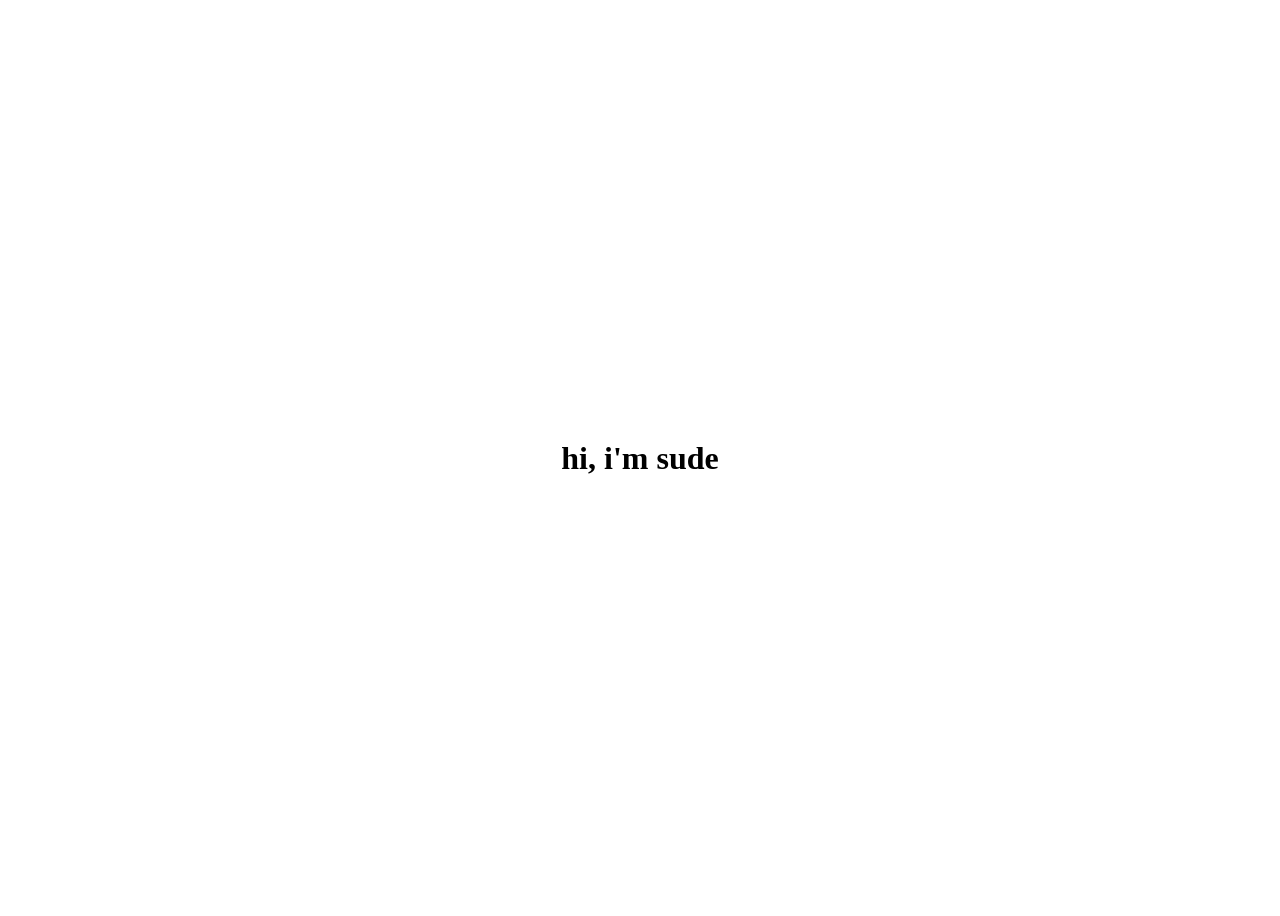
==== index.html @ 7ee05d89 "Added a typewritter effect" ====
<!DOCTYPE html>
<html lang="en">
    <head>
        <title>sudeep sigdel</title>
        <link rel="icon" type="image/png" href="public/assets/fav-sudeep.png">
        <link rel="stylesheet" href="style.css">
    </head>
    <body>
        <div class="my-name">
            <h1><span id="name"></span></h1>
        </div>
        <script src="script.js"></script>
    </body>
</html>
---- style.css ----
.my-name{
    display: flex;
    justify-content: center;
    align-items: center;
    height: 100vh;
    text-align: center;
}
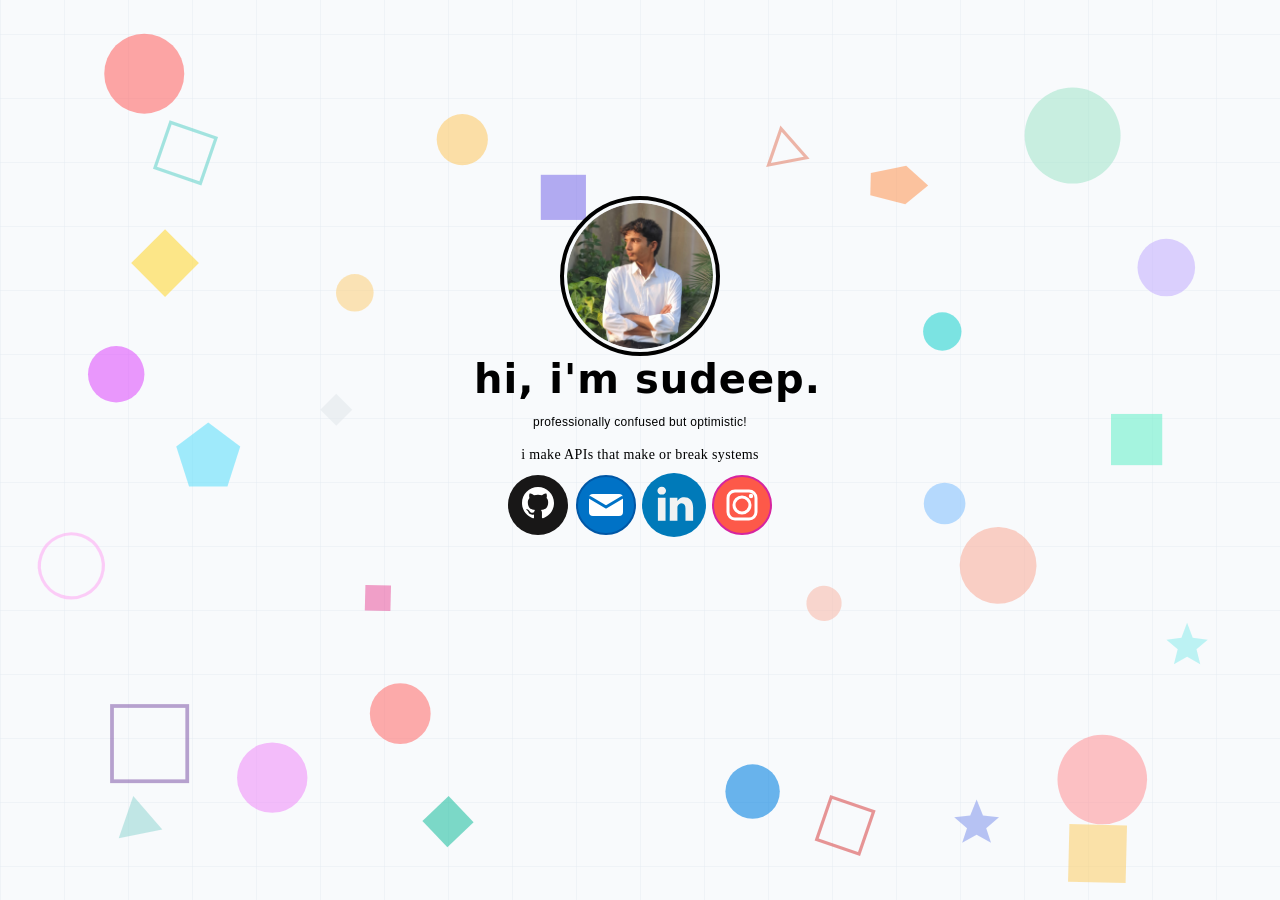
==== commit 1bd8a484: "Almost half done" ====
--- a/index.html
+++ b/index.html
@@ -1,14 +1,42 @@
 <!DOCTYPE html>
 <html lang="en">
-    <head>
-        <title>sudeep sigdel</title>
-        <link rel="icon" type="image/png" href="public/assets/fav-sudeep.png">
-        <link rel="stylesheet" href="style.css">
-    </head>
-    <body>
+
+<head>
+    <title>sudeep sigdel</title>
+    <link rel="icon" type="image/png" href="public/assets/fav-sudeep.png">
+    <link rel="stylesheet" href="style.css">
+</head>
+
+<body>
+    <div class="content">
+        <div class="photo">
+            <img src="public/assets/Sudeep.png" alt="sudeep's back">
+        </div>
         <div class="my-name">
-            <h1><span id="name"></span></h1>
+            <span id="name">&nbsp;</span>
+        </div>
+        <div class="slogan">
+            <p>professionally confused but optimistic!</p>
+        </div>
+        <div class="what-I-do">
+            <p>i make APIs that make or break systems</p>
         </div>
         <script src="script.js"></script>
-    </body>
+        <div class="links">
+            <a href="https://github.com/SudeepSigdel" target="_blank" rel="noopener noreferrer">
+                <img src="public/assets/github-icon.svg" alt="Github">
+            </a>
+            <a href="mailto:sudeepsigdel123@gmail.com" target="_blank" rel="noopener noreferrer">
+                <img src="public/assets/email-icon.svg" alt="Mail">
+            </a>
+            <a href="https://www.linkedin.com/in/sudeepsigdel/" target="_blank" rel="noopener noreferrer">
+                <img src="public/assets/linkedin-icon.svg" alt="LinkedIn">
+            </a>
+            <a href="https://www.instagram.com/sudeep_sigdel/" target="_blank" rel="noopener noreferrer">
+                <img src="public/assets/instagram-icon.svg" alt="Instagram">
+            </a>
+        </div>
+    </div>
+</body>
+
 </html>
--- a/style.css
+++ b/style.css
@@ -1,7 +1,110 @@
+body{
+    background-image: url("public/assets/animation.svg");
+    background-size: cover;
+    background-position: center;
+    background-repeat: no-repeat;
+    background-attachment: fixed;
+}
+
+.content{
+    display: flex;
+    justify-content: center;
+    height: 80vh;
+    align-items: center;
+    flex-direction: column;
+    gap: 3px;
+}
+
 .my-name{
+    margin: 0;
     display: flex;
     justify-content: center;
     align-items: center;
-    height: 100vh;
     text-align: center;
+    font-family: "Sora", system-ui, sans-serif;
+    font-size: 2.5rem;
+    letter-spacing: 0.025em;
+    line-height: 2.5rem;
+    font-weight: 700;
+}
+
+.photo{
+    display: flex;
+    justify-content: center;
+    align-items: center;
+    object-fit: cover;
+    margin: 0;
+}
+
+.photo img{
+    height: 10rem;
+    width: 10rem;
+    border: 4px solid #000000;
+    padding: 3px;
+    border-radius: 5rem;
+    box-sizing: border-box;
+}
+
+.slogan{
+    padding: 0;
+    margin: 0;
+}
+
+.slogan p{
+    font-size: 0.75rem;
+    line-height: 1rem; 
+    font-family:'raleway', sans-serif;
+    text-align: center;
+    letter-spacing: 0.025em;
+    font-weight: 300;
+}
+
+
+
+.what-I-do p{
+    font-size: 0.875rem;
+    line-height: 1.25rem;
+    font-weight: 400;
+    letter-spacing: 0.025em;
+    text-align: center;
+    margin: 0;
+    margin-bottom: 5px;
+}
+
+.links a{
+    margin: 0;
+    display: inline-flex;
+    justify-content: center;
+    align-items: center;
+    transform: scale(1);
+    transition: transform 0.3s ease;
+    animation: zoomIn 0.5s ease 0.2s backwards;
+    padding: 0;
+}
+
+.links a:hover{
+    transform: scale(1.15);
+}
+
+.links a img{
+    width: 3.5rem;
+    height: 3.5rem;
+}
+
+@media(min-width: 768px){
+    .links a img{
+        width: 4rem;
+        height: 4rem;
+    }
+}
+
+@keyframes zoomIn{
+    from{
+        transform: scale(0.8);
+        opacity: 0;
+    }
+    to{
+        transform: scale(1);
+        opacity: 1;
+    }
 }
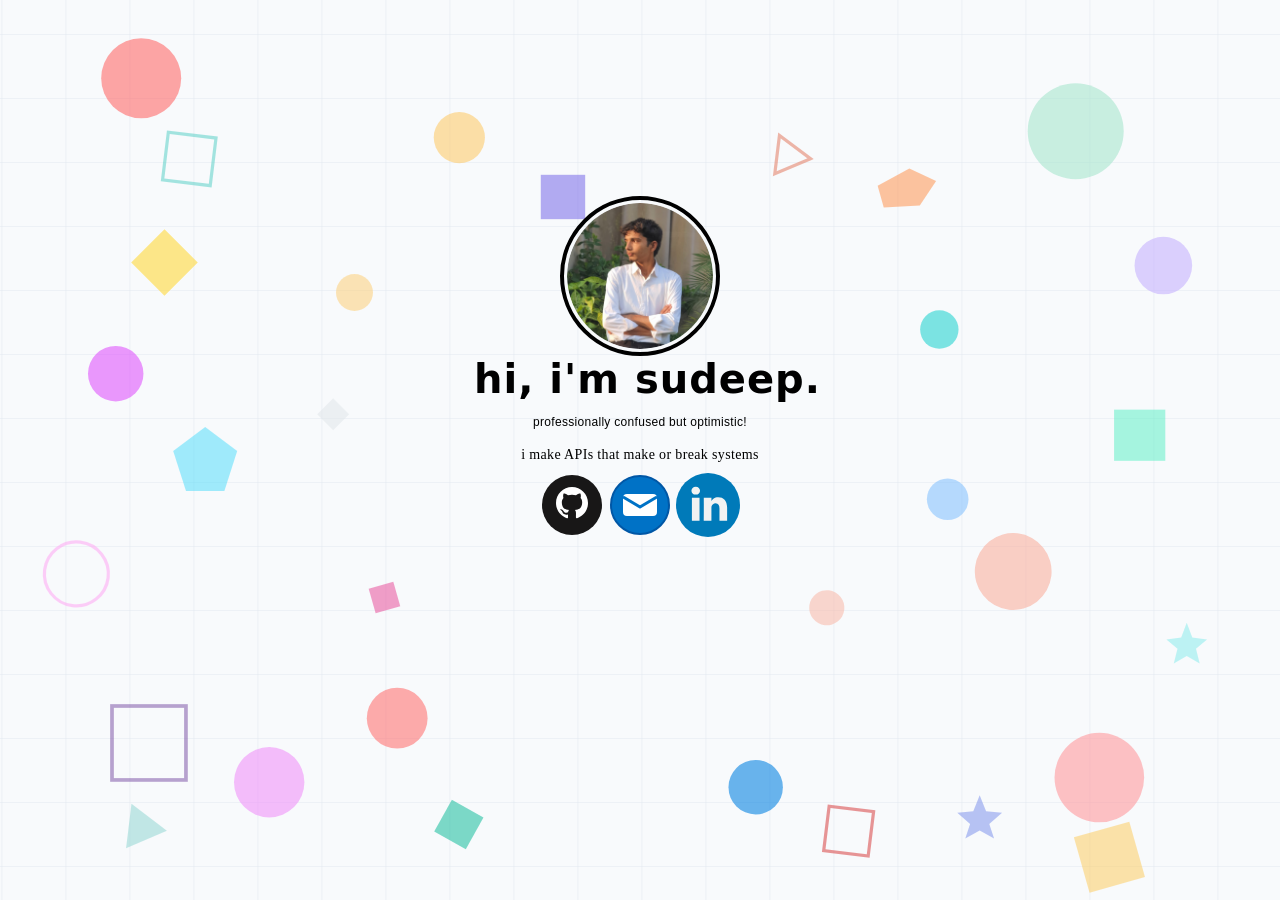
==== commit 7ee74047: "Removed insta link" ====
--- a/index.html
+++ b/index.html
@@ -32,9 +32,6 @@
             <a href="https://www.linkedin.com/in/sudeepsigdel/" target="_blank" rel="noopener noreferrer">
                 <img src="public/assets/linkedin-icon.svg" alt="LinkedIn">
             </a>
-            <a href="https://www.instagram.com/sudeep_sigdel/" target="_blank" rel="noopener noreferrer">
-                <img src="public/assets/instagram-icon.svg" alt="Instagram">
-            </a>
         </div>
     </div>
 </body>
--- a/style.css
+++ b/style.css
@@ -34,6 +34,7 @@
     align-items: center;
     object-fit: cover;
     margin: 0;
+    animation: zoomIn 0.5s ease 0.1s backwards;
 }
 
 .photo img{
@@ -48,6 +49,7 @@
 .slogan{
     padding: 0;
     margin: 0;
+    animation: zoomIn 0.5s ease 0.5s backwards;
 }
 
 .slogan p{
@@ -60,6 +62,10 @@
 }
 
 
+
+.what-I-do{
+    animation: zoomIn 0.5s ease 0.6s backwards;
+}
 
 .what-I-do p{
     font-size: 0.875rem;
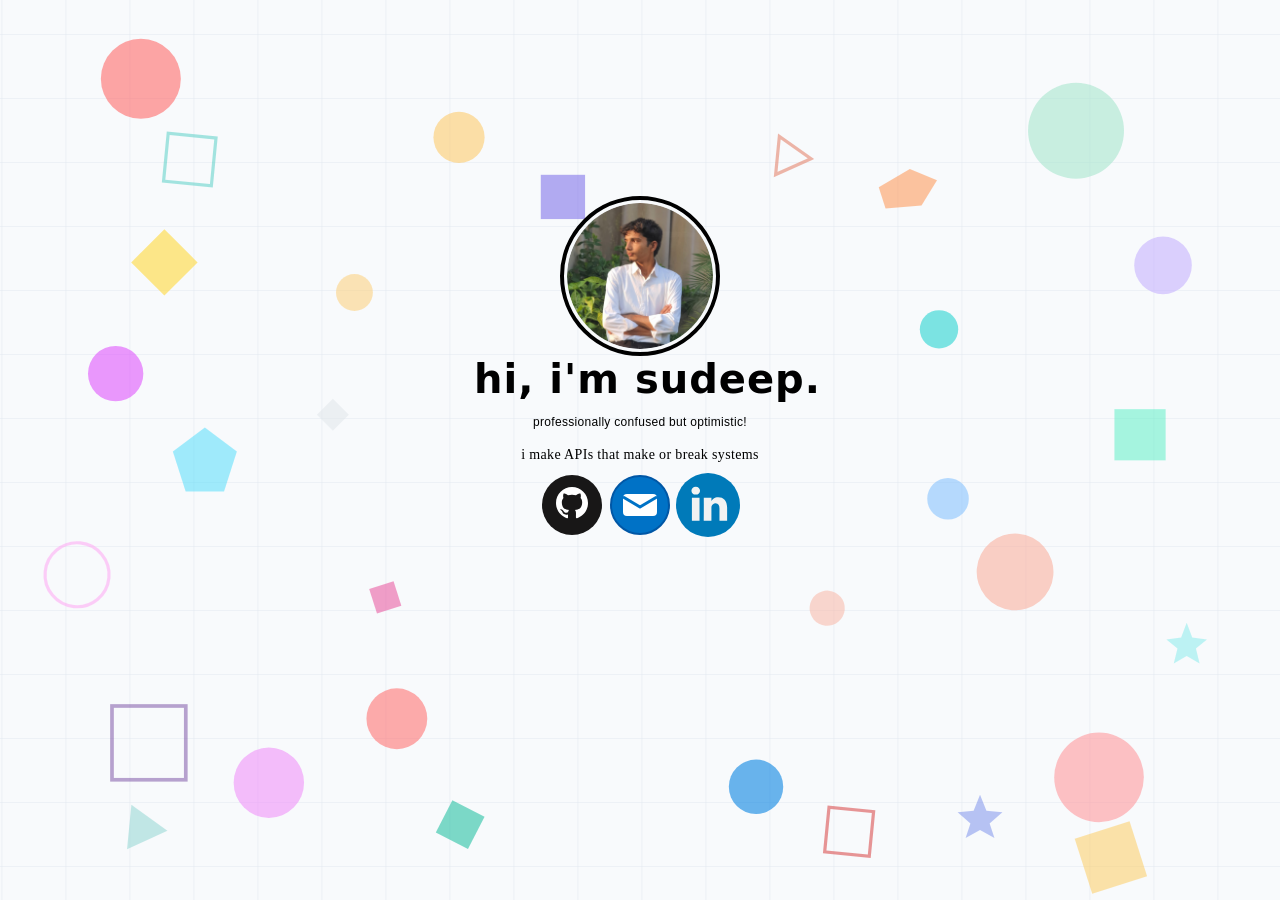
==== commit 19449082: "SEO" ====
--- a/index.html
+++ b/index.html
@@ -2,9 +2,46 @@
 <html lang="en">
 
 <head>
-    <title>sudeep sigdel</title>
+    <meta charset="UTF-8">
+    <meta name="viewport" content="width=device-width, initial-scale=1.0">
+    
+    <!-- Primary Meta Tags -->
+    <title>Sudeep Sigdel - API Developer & Backend Engineer</title>
+    <meta name="title" content="Sudeep Sigdel - API Developer & Backend Engineer">
+    <meta name="description" content="Sudeep Sigdel is a backend developer specializing in API development and system architecture. Professionally confused but optimistic!">
+    <meta name="keywords" content="Sudeep Sigdel, API Developer, Backend Engineer, Software Developer, System Architecture">
+    <meta name="author" content="Sudeep Sigdel">
+    <meta name="robots" content="index, follow">
+    
+    <!-- Open Graph / Facebook -->
+    <meta property="og:type" content="website">
+    <meta property="og:title" content="Sudeep Sigdel - API Developer & Backend Engineer">
+    <meta property="og:description" content="Sudeep Sigdel is a backend developer specializing in API development and system architecture.">
+    <meta property="og:image" content="public/assets/Sudeep.png">
+    
+    
+    <!-- Favicon -->
     <link rel="icon" type="image/png" href="public/assets/fav-sudeep.png">
+    
+    <!-- Stylesheet -->
     <link rel="stylesheet" href="style.css">
+    
+    <!-- Structured Data (JSON-LD) -->
+    <script type="application/ld+json">
+    {
+      "@context": "https://schema.org",
+      "@type": "Person",
+      "name": "Sudeep Sigdel",
+      "jobTitle": "API Developer & Backend Engineer",
+      "description": "Backend developer specializing in API development and system architecture",
+      "url": "https://sudeepsigdel.com",
+      "email": "sudeepsigdel123@gmail.com",
+      "sameAs": [
+        "https://github.com/SudeepSigdel",
+        "https://www.linkedin.com/in/sudeepsigdel/"
+      ]
+    }
+    </script>
 </head>
 
 <body>
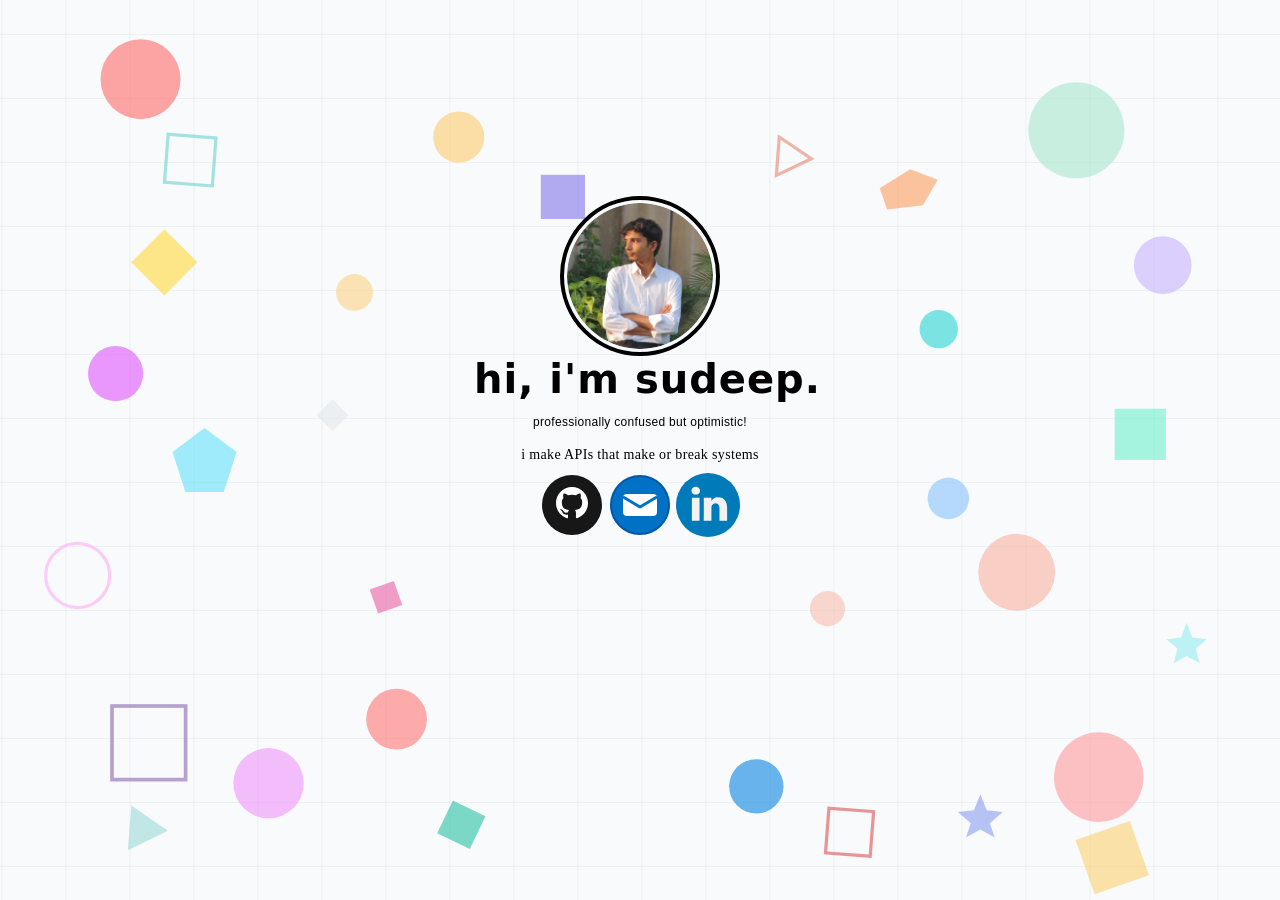
==== commit 5cd54c92: "SEO" ====
--- a/index.html
+++ b/index.html
@@ -15,9 +15,10 @@
     
     <!-- Open Graph / Facebook -->
     <meta property="og:type" content="website">
+    <meta property="og:url" content="https://sudeepsigdel.com.np">
     <meta property="og:title" content="Sudeep Sigdel - API Developer & Backend Engineer">
     <meta property="og:description" content="Sudeep Sigdel is a backend developer specializing in API development and system architecture.">
-    <meta property="og:image" content="public/assets/Sudeep.png">
+    <meta property="og:image" content="https://sudeepsigdel.com.np/public/assets/Sudeep.png">
     
     
     <!-- Favicon -->
@@ -34,7 +35,7 @@
       "name": "Sudeep Sigdel",
       "jobTitle": "API Developer & Backend Engineer",
       "description": "Backend developer specializing in API development and system architecture",
-      "url": "https://sudeepsigdel.com",
+      "url": "https://sudeepsigdel.com.np",
       "email": "sudeepsigdel123@gmail.com",
       "sameAs": [
         "https://github.com/SudeepSigdel",
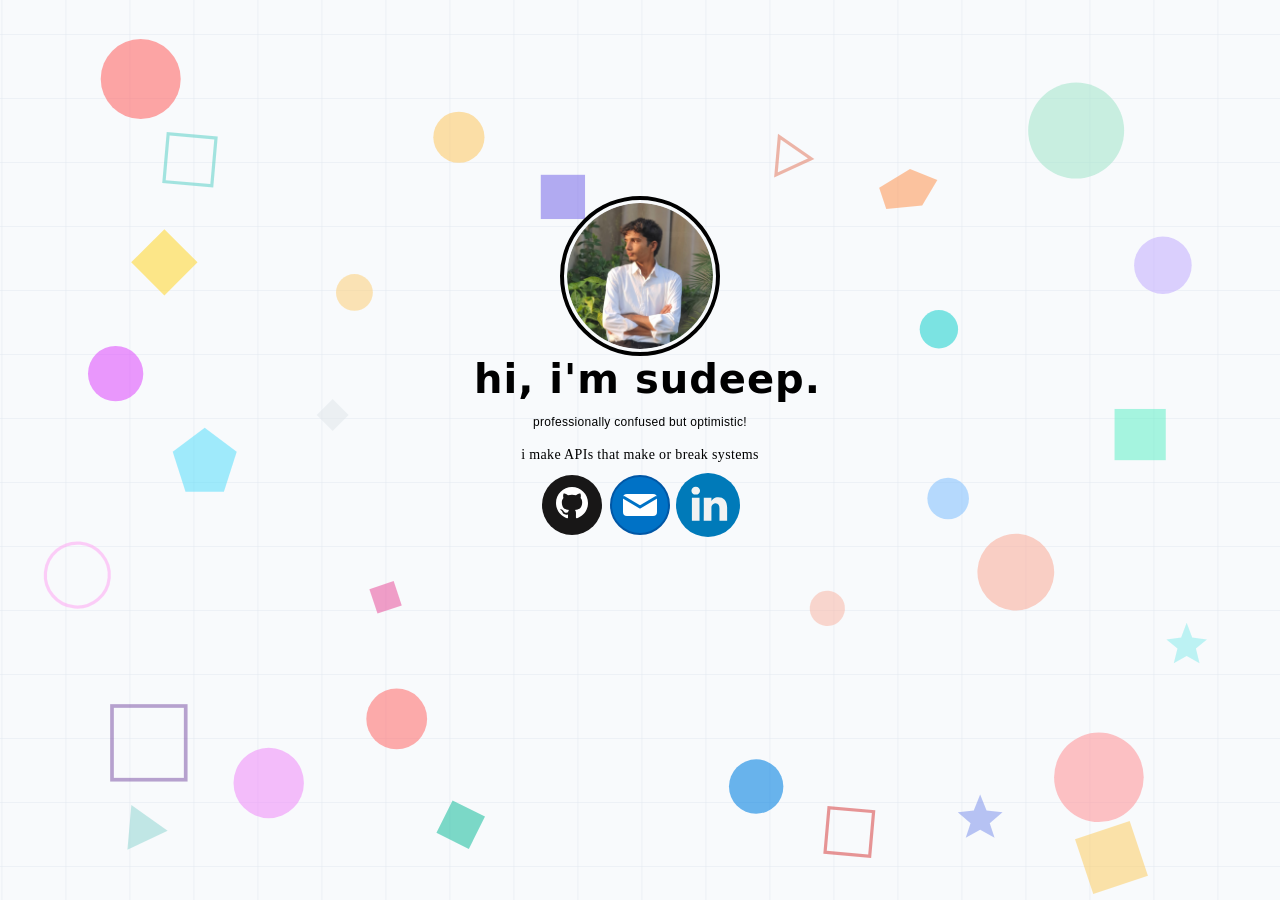
==== commit 14e1fb3b: "Changed mail address" ====
--- a/index.html
+++ b/index.html
@@ -64,7 +64,7 @@
             <a href="https://github.com/SudeepSigdel" target="_blank" rel="noopener noreferrer">
                 <img src="public/assets/github-icon.svg" alt="Github">
             </a>
-            <a href="mailto:sudeepsigdel123@gmail.com" target="_blank" rel="noopener noreferrer">
+            <a href="mailto:mail@sudeepsigdel.com.np" target="_blank" rel="noopener noreferrer">
                 <img src="public/assets/email-icon.svg" alt="Mail">
             </a>
             <a href="https://www.linkedin.com/in/sudeepsigdel/" target="_blank" rel="noopener noreferrer">
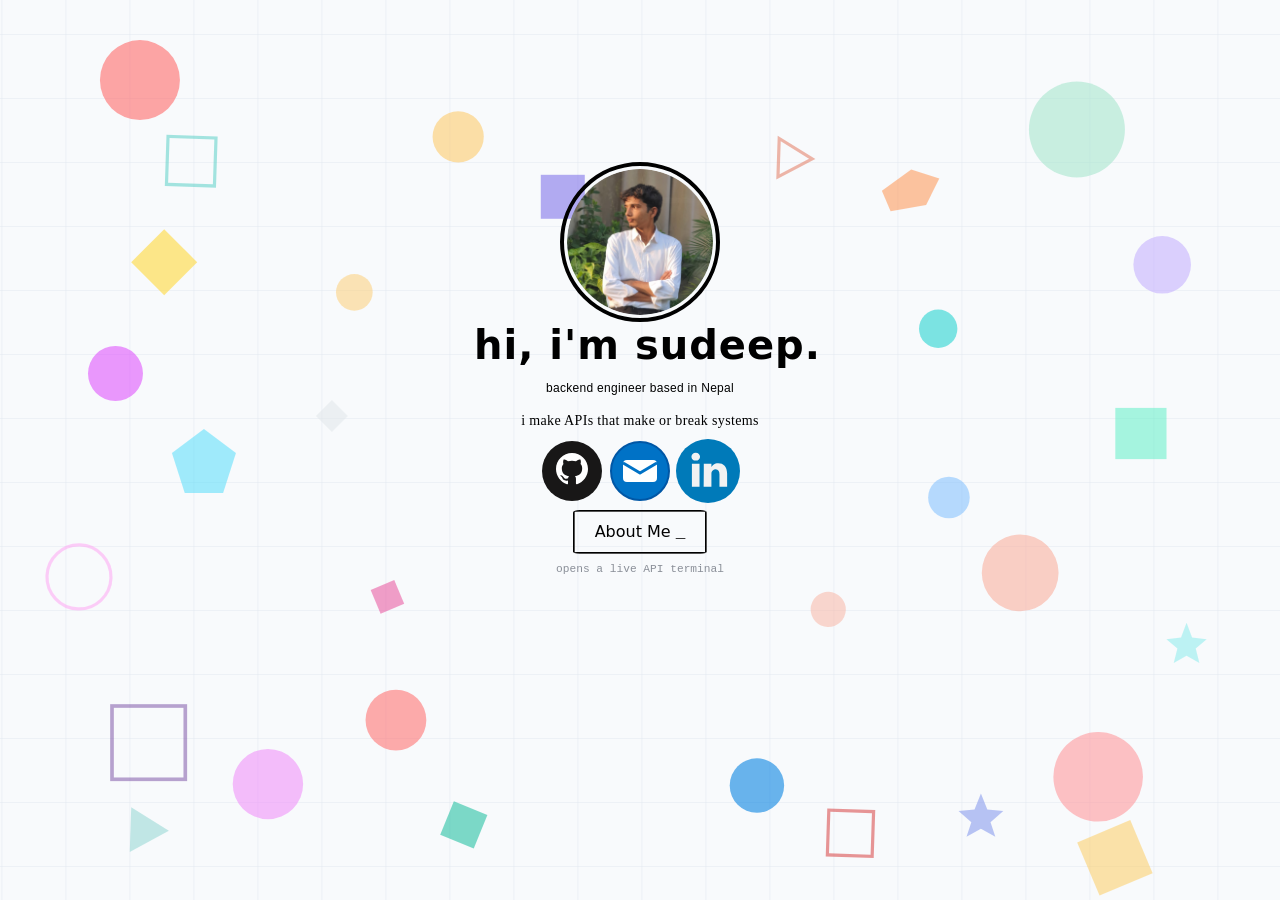
==== commit 9644d5a3: "Add live API terminal behind About Me button Clicking About Me now opens a terminal overlay that cal" ====
--- a/index.html
+++ b/index.html
@@ -54,7 +54,7 @@
             <span id="name">&nbsp;</span>
         </div>
         <div class="slogan">
-            <p>professionally confused but optimistic!</p>
+            <p>backend engineer based in Nepal</p>
         </div>
         <div class="what-I-do">
             <p>i make APIs that make or break systems</p>
@@ -71,7 +71,30 @@
                 <img src="public/assets/linkedin-icon.svg" alt="LinkedIn">
             </a>
         </div>
+        <button id="aboutme" onclick="openTerminal()">
+            About Me <span class="blink-cursor">_</span>
+        </button>
+        <p class="terminal-hint">opens a live API terminal</p>
     </div>
+
+    <div class="terminal-overlay" id="terminalOverlay" aria-hidden="true">
+        <div class="terminal-window" role="dialog" aria-modal="true" aria-label="Live API terminal">
+            <div class="terminal-titlebar">
+                <span class="terminal-dot red"></span>
+                <span class="terminal-dot yellow"></span>
+                <span class="terminal-dot green"></span>
+                <span class="terminal-titletext">sudeep@api:~</span>
+                <button class="terminal-close" id="terminalClose" aria-label="Close terminal">&times;</button>
+            </div>
+            <div class="terminal-body" id="terminalBody"></div>
+            <div class="terminal-inputline">
+                <span class="prompt">sudeep@api:~$</span>
+                <input type="text" id="terminalInput" autocomplete="off" spellcheck="false" aria-label="Terminal command input">
+            </div>
+        </div>
+    </div>
+
+    <script src="terminal.js"></script>
 </body>
 
 </html>
--- a/style.css
+++ b/style.css
@@ -113,4 +113,151 @@
         transform: scale(1);
         opacity: 1;
     }
+}
+
+#aboutme{
+    background-color: transparent;
+    border-style:groove;
+    border-radius:5%;
+    border-color:#000;
+    color:#000;
+    cursor:pointer;
+    padding: 10px 20px;
+    font-family: "Sora", system-ui, sans-serif;
+    font-size:1rem;
+    transition: all 0.3s ease;
+}
+
+.blink-cursor{
+    font-family: "Courier New", monospace;
+    animation: blink 1s steps(1) infinite;
+}
+
+@keyframes blink{
+    50%{ opacity: 0; }
+}
+
+.terminal-hint{
+    margin: 6px 0 0 0;
+    font-family: "Courier New", monospace;
+    font-size: 0.7rem;
+    color: #8a8f98;
+    text-align: center;
+}
+
+.terminal-overlay{
+    display: none;
+    position: fixed;
+    inset: 0;
+    background-color: rgba(0, 0, 0, 0.55);
+    backdrop-filter: blur(4px);
+    align-items: center;
+    justify-content: center;
+    z-index: 1000;
+    padding: 20px;
+}
+
+.terminal-overlay.open{
+    display: flex;
+}
+
+.terminal-window{
+    width: 100%;
+    max-width: 640px;
+    height: min(70vh, 520px);
+    background-color: #0d0f10;
+    border: 2px solid #000;
+    border-radius: 10px;
+    display: flex;
+    flex-direction: column;
+    overflow: hidden;
+    box-shadow: 0 20px 60px rgba(0, 0, 0, 0.4);
+    animation: zoomIn 0.2s ease backwards;
+}
+
+.terminal-titlebar{
+    display: flex;
+    align-items: center;
+    gap: 8px;
+    padding: 10px 12px;
+    background-color: #1c1e1f;
+    border-bottom: 1px solid #000;
+}
+
+.terminal-dot{
+    width: 11px;
+    height: 11px;
+    border-radius: 50%;
+    display: inline-block;
+}
+
+.terminal-dot.red{ background-color: #ff5f56; }
+.terminal-dot.yellow{ background-color: #ffbd2e; }
+.terminal-dot.green{ background-color: #27c93f; }
+
+.terminal-titletext{
+    margin-left: 6px;
+    color: #8a8f98;
+    font-family: "Courier New", monospace;
+    font-size: 0.8rem;
+}
+
+.terminal-close{
+    margin-left: auto;
+    background: none;
+    border: none;
+    color: #8a8f98;
+    font-size: 1.2rem;
+    line-height: 1;
+    cursor: pointer;
+    padding: 0 4px;
+}
+
+.terminal-close:hover{
+    color: #fff;
+}
+
+.terminal-body{
+    flex: 1;
+    overflow-y: auto;
+    padding: 14px 16px;
+    font-family: "Courier New", monospace;
+    font-size: 0.85rem;
+    color: #3ee66f;
+    white-space: pre-wrap;
+    word-break: break-word;
+}
+
+.terminal-line{
+    margin-bottom: 6px;
+    line-height: 1.4;
+}
+
+.terminal-line.muted{ color: #8a8f98; }
+.terminal-line.error{ color: #ff6b6b; }
+.terminal-line.system{ color: #6fb8ff; }
+.terminal-line .cmd{ color: #ffbd2e; }
+
+.terminal-inputline{
+    display: flex;
+    align-items: center;
+    gap: 8px;
+    padding: 10px 16px;
+    border-top: 1px solid #1c1e1f;
+    font-family: "Courier New", monospace;
+}
+
+.terminal-inputline .prompt{
+    color: #3ee66f;
+    font-size: 0.85rem;
+}
+
+.terminal-inputline input{
+    flex: 1;
+    background: none;
+    border: none;
+    outline: none;
+    color: #fff;
+    font-family: "Courier New", monospace;
+    font-size: 0.85rem;
 }
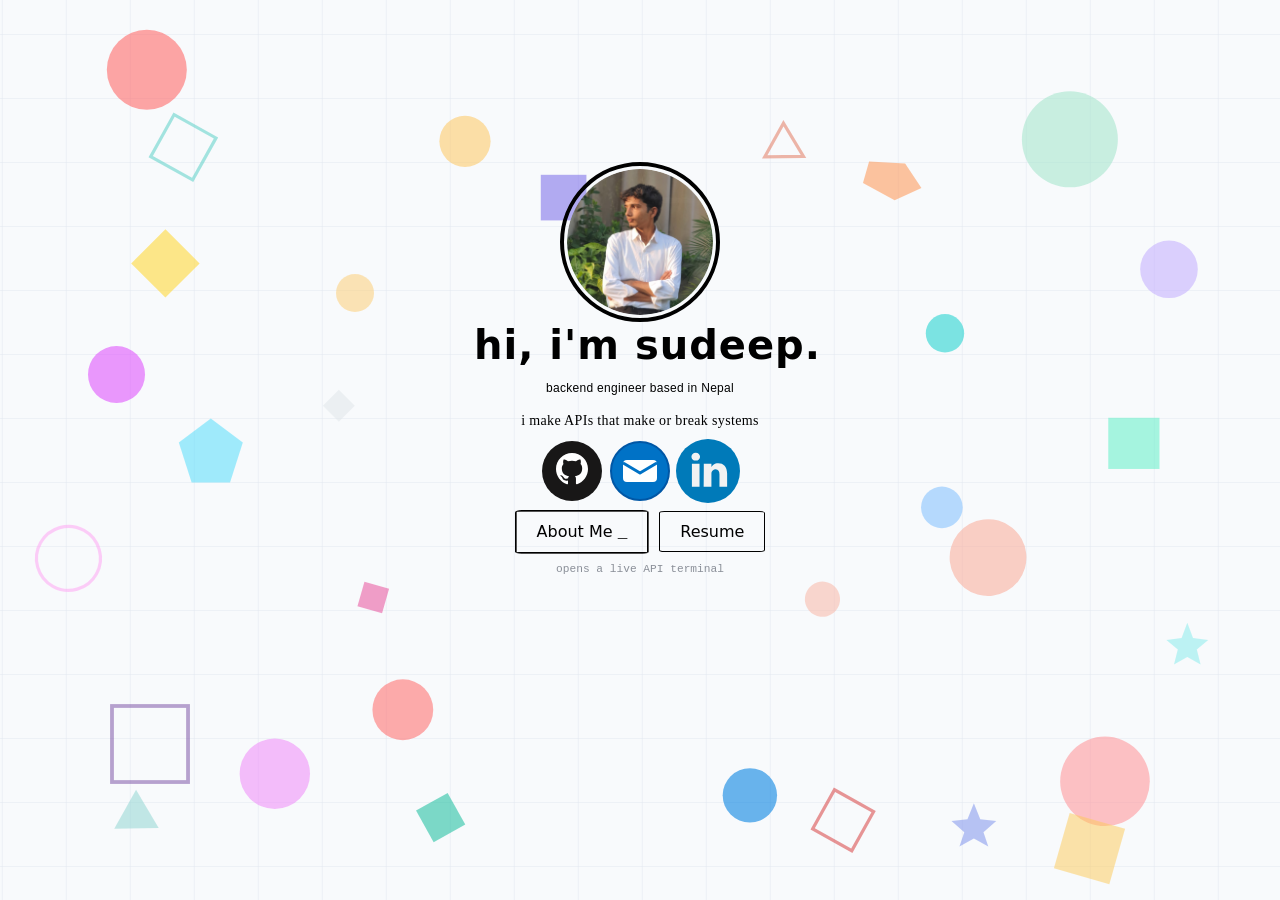
==== commit 9496b208: "Add visible Resume download link next to About Me" ====
--- a/index.html
+++ b/index.html
@@ -71,9 +71,12 @@
                 <img src="public/assets/linkedin-icon.svg" alt="LinkedIn">
             </a>
         </div>
-        <button id="aboutme" onclick="openTerminal()">
-            About Me <span class="blink-cursor">_</span>
-        </button>
+        <div class="action-row">
+            <button id="aboutme" onclick="openTerminal()">
+                About Me <span class="blink-cursor">_</span>
+            </button>
+            <a id="resume-link" href="public/assets/Sudeep_CV.pdf" download="Sudeep_Sigdel_CV.pdf">Resume</a>
+        </div>
         <p class="terminal-hint">opens a live API terminal</p>
     </div>
 
--- a/style.css
+++ b/style.css
@@ -113,6 +113,12 @@
         transform: scale(1);
         opacity: 1;
     }
+}
+
+.action-row{
+    display: flex;
+    align-items: center;
+    gap: 10px;
 }
 
 #aboutme{
@@ -128,6 +134,28 @@
     transition: all 0.3s ease;
 }
 
+#resume-link{
+    display: inline-flex;
+    align-items: center;
+    background-color: transparent;
+    border-style: groove;
+    border-width: 1px;
+    border-radius: 5%;
+    border-color: #000;
+    color: #000;
+    text-decoration: none;
+    cursor: pointer;
+    padding: 10px 20px;
+    font-family: "Sora", system-ui, sans-serif;
+    font-size: 1rem;
+    transition: all 0.3s ease;
+}
+
+#resume-link:hover{
+    background-color: #000;
+    color: #fff;
+}
+
 .blink-cursor{
     font-family: "Courier New", monospace;
     animation: blink 1s steps(1) infinite;
